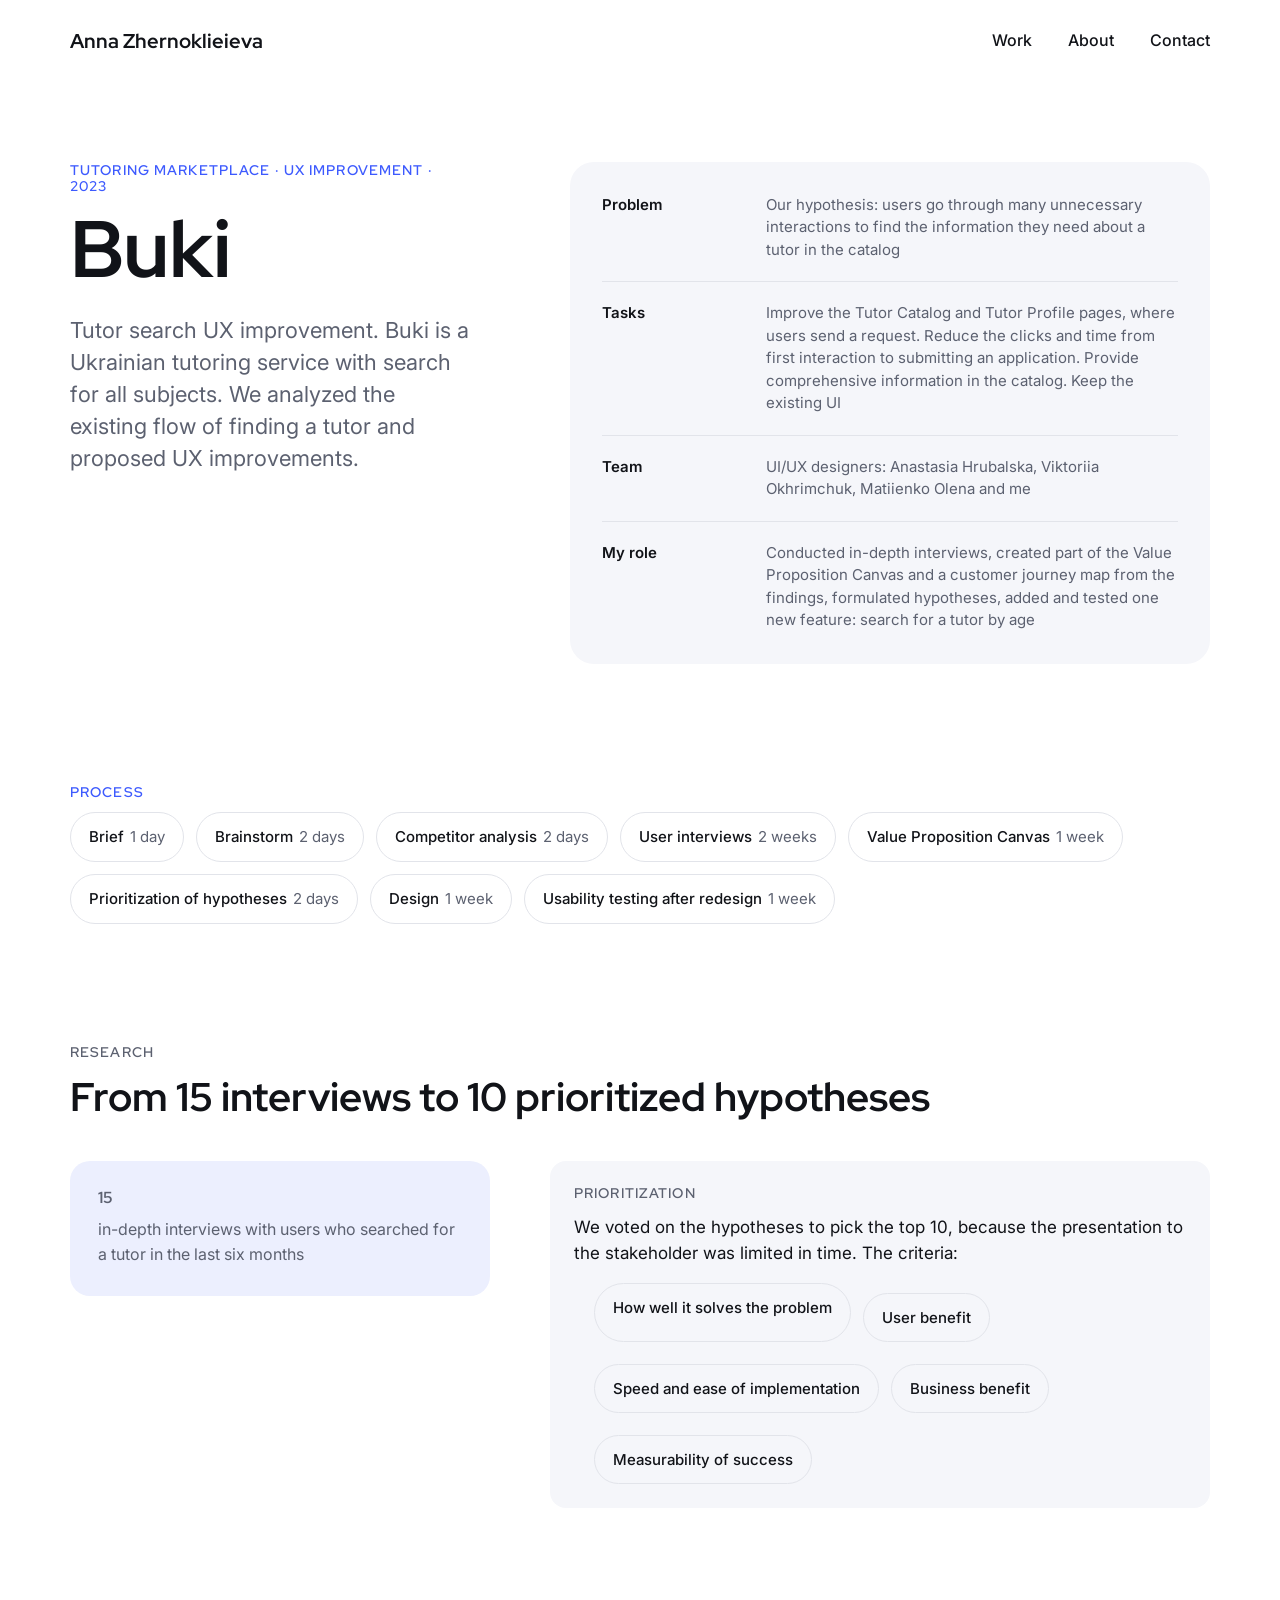
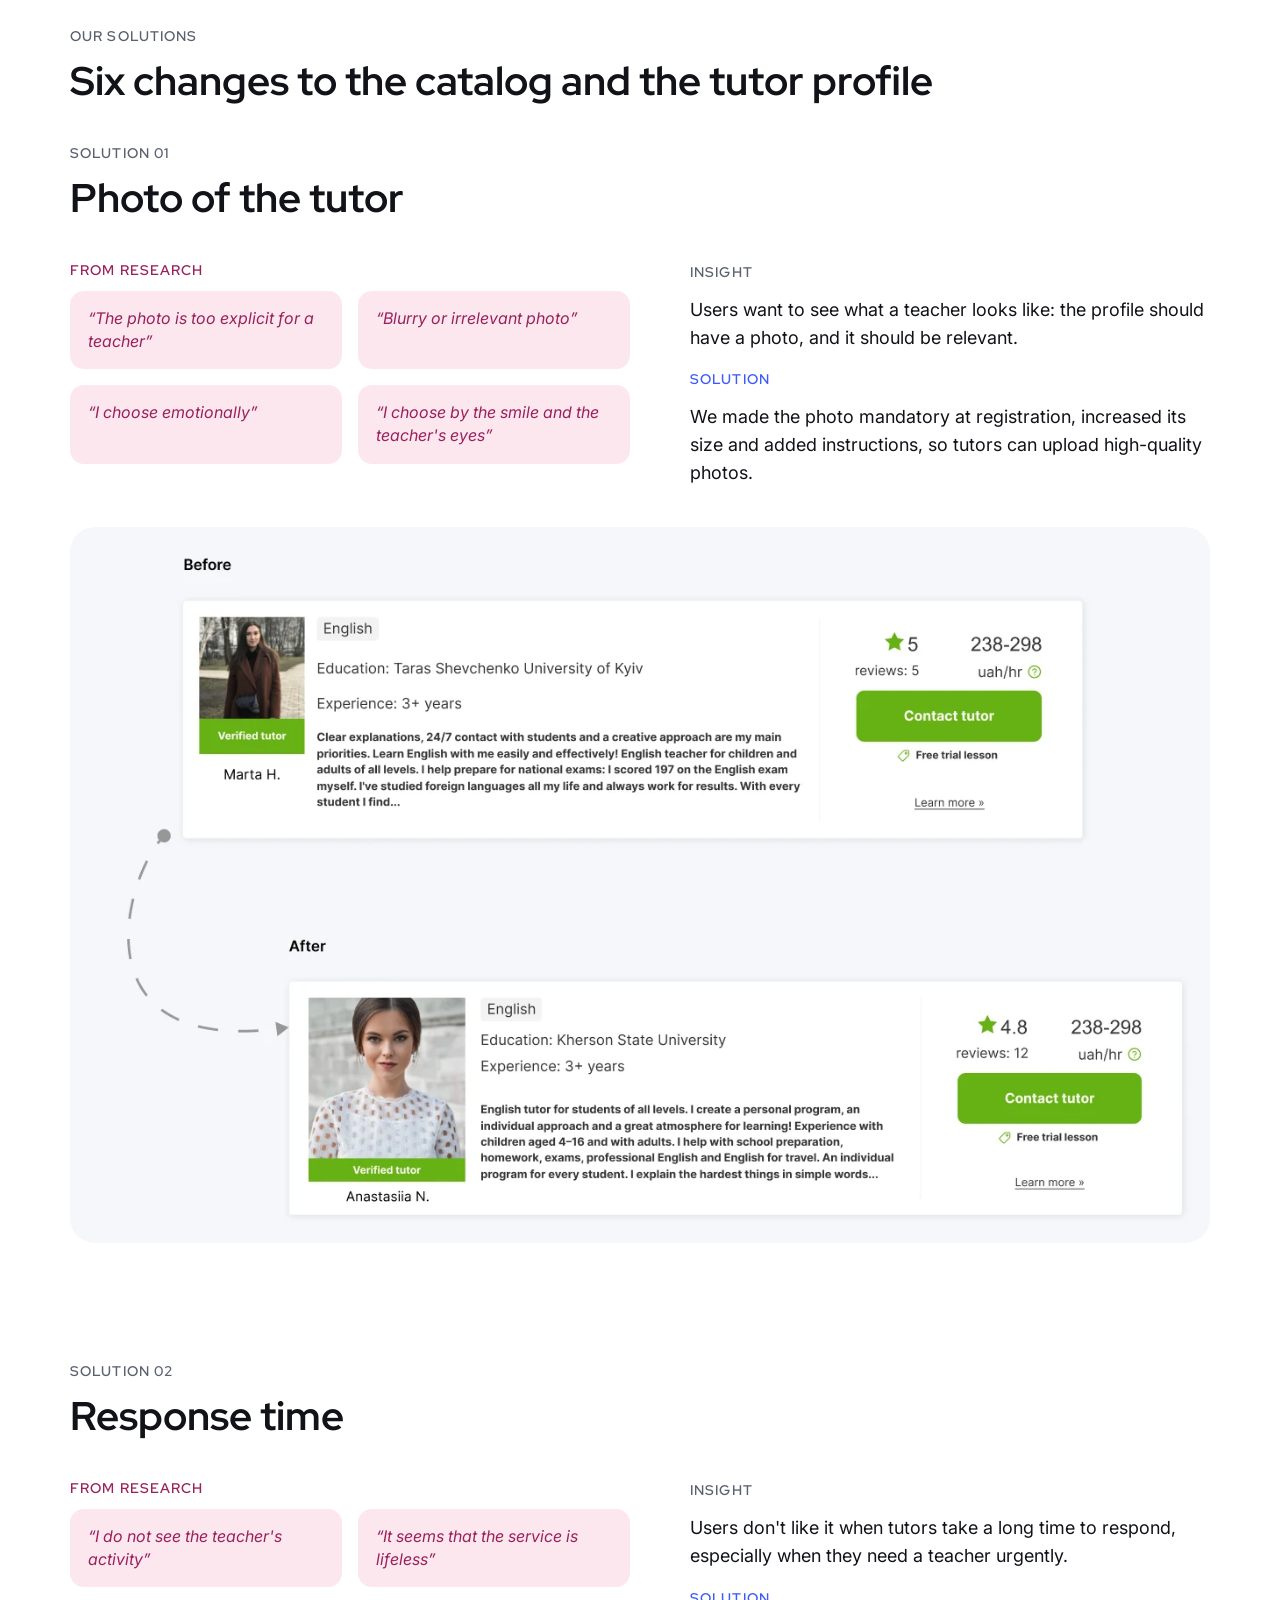
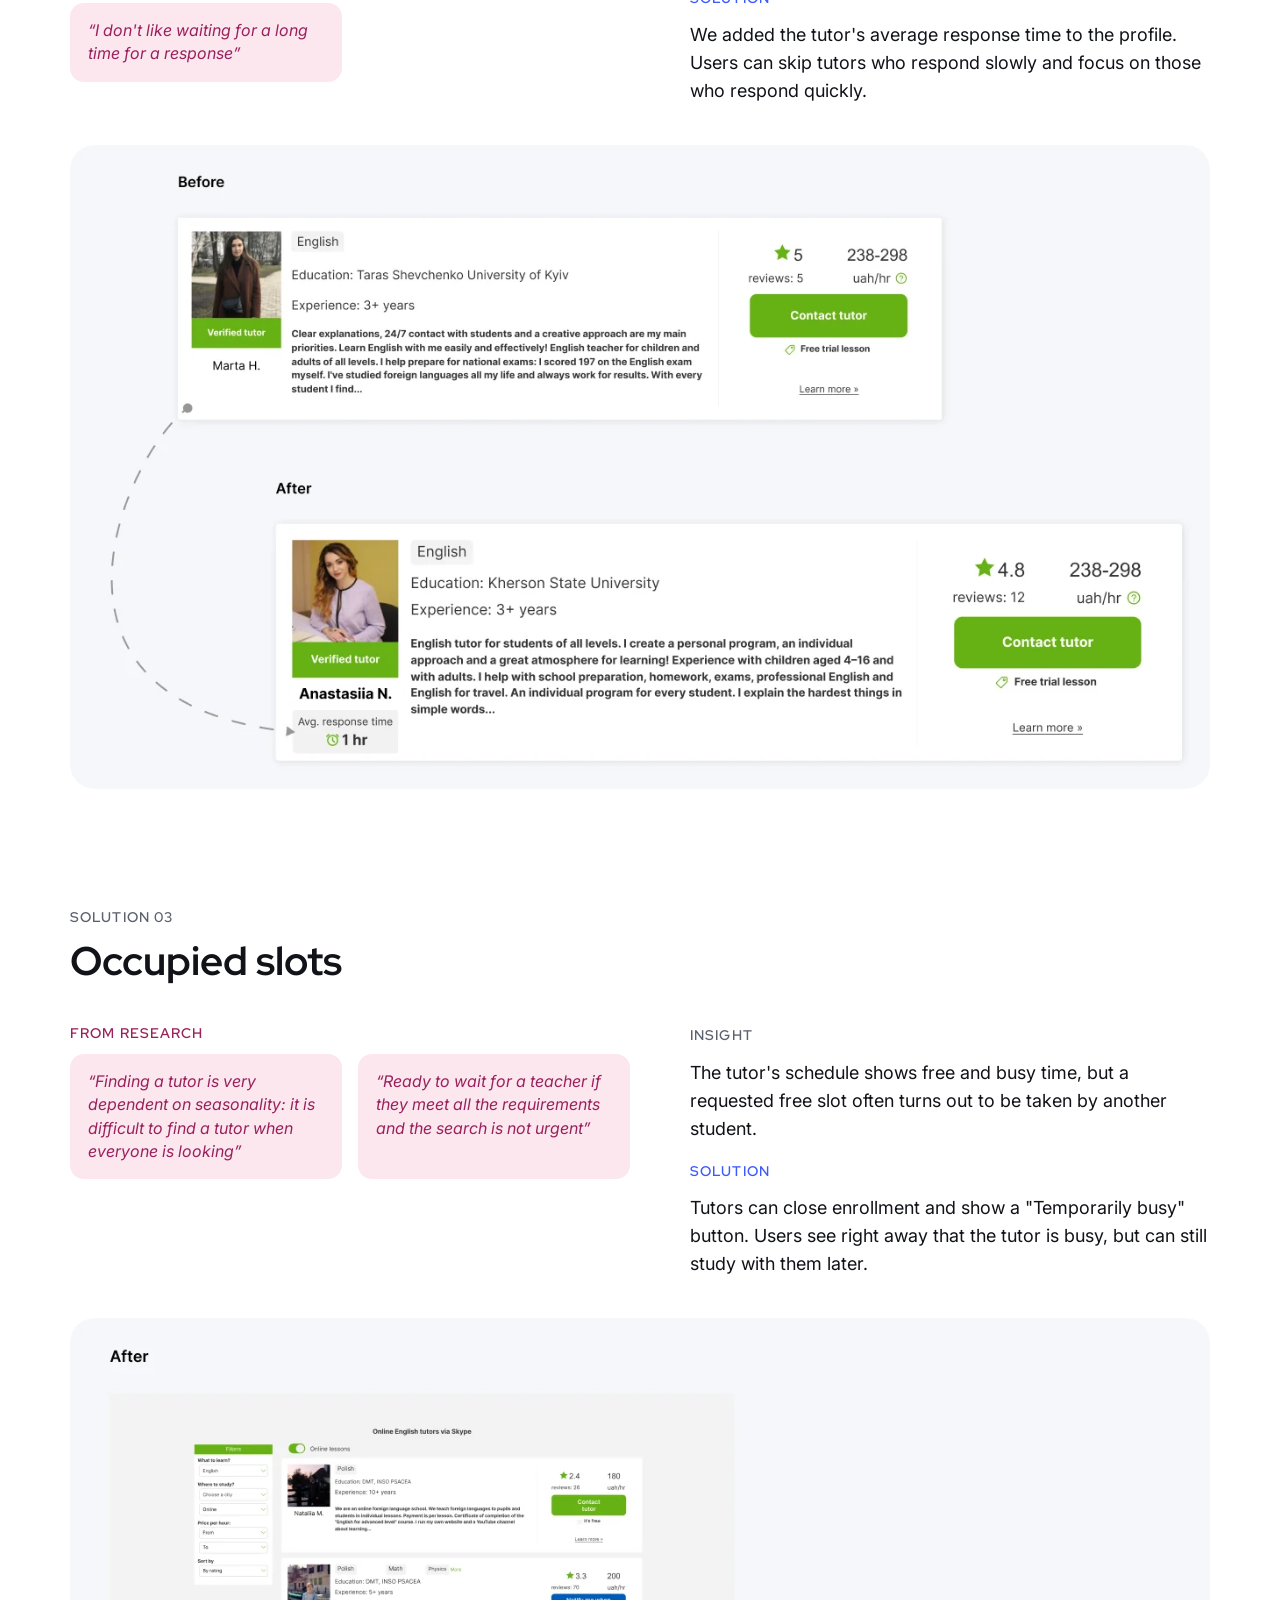
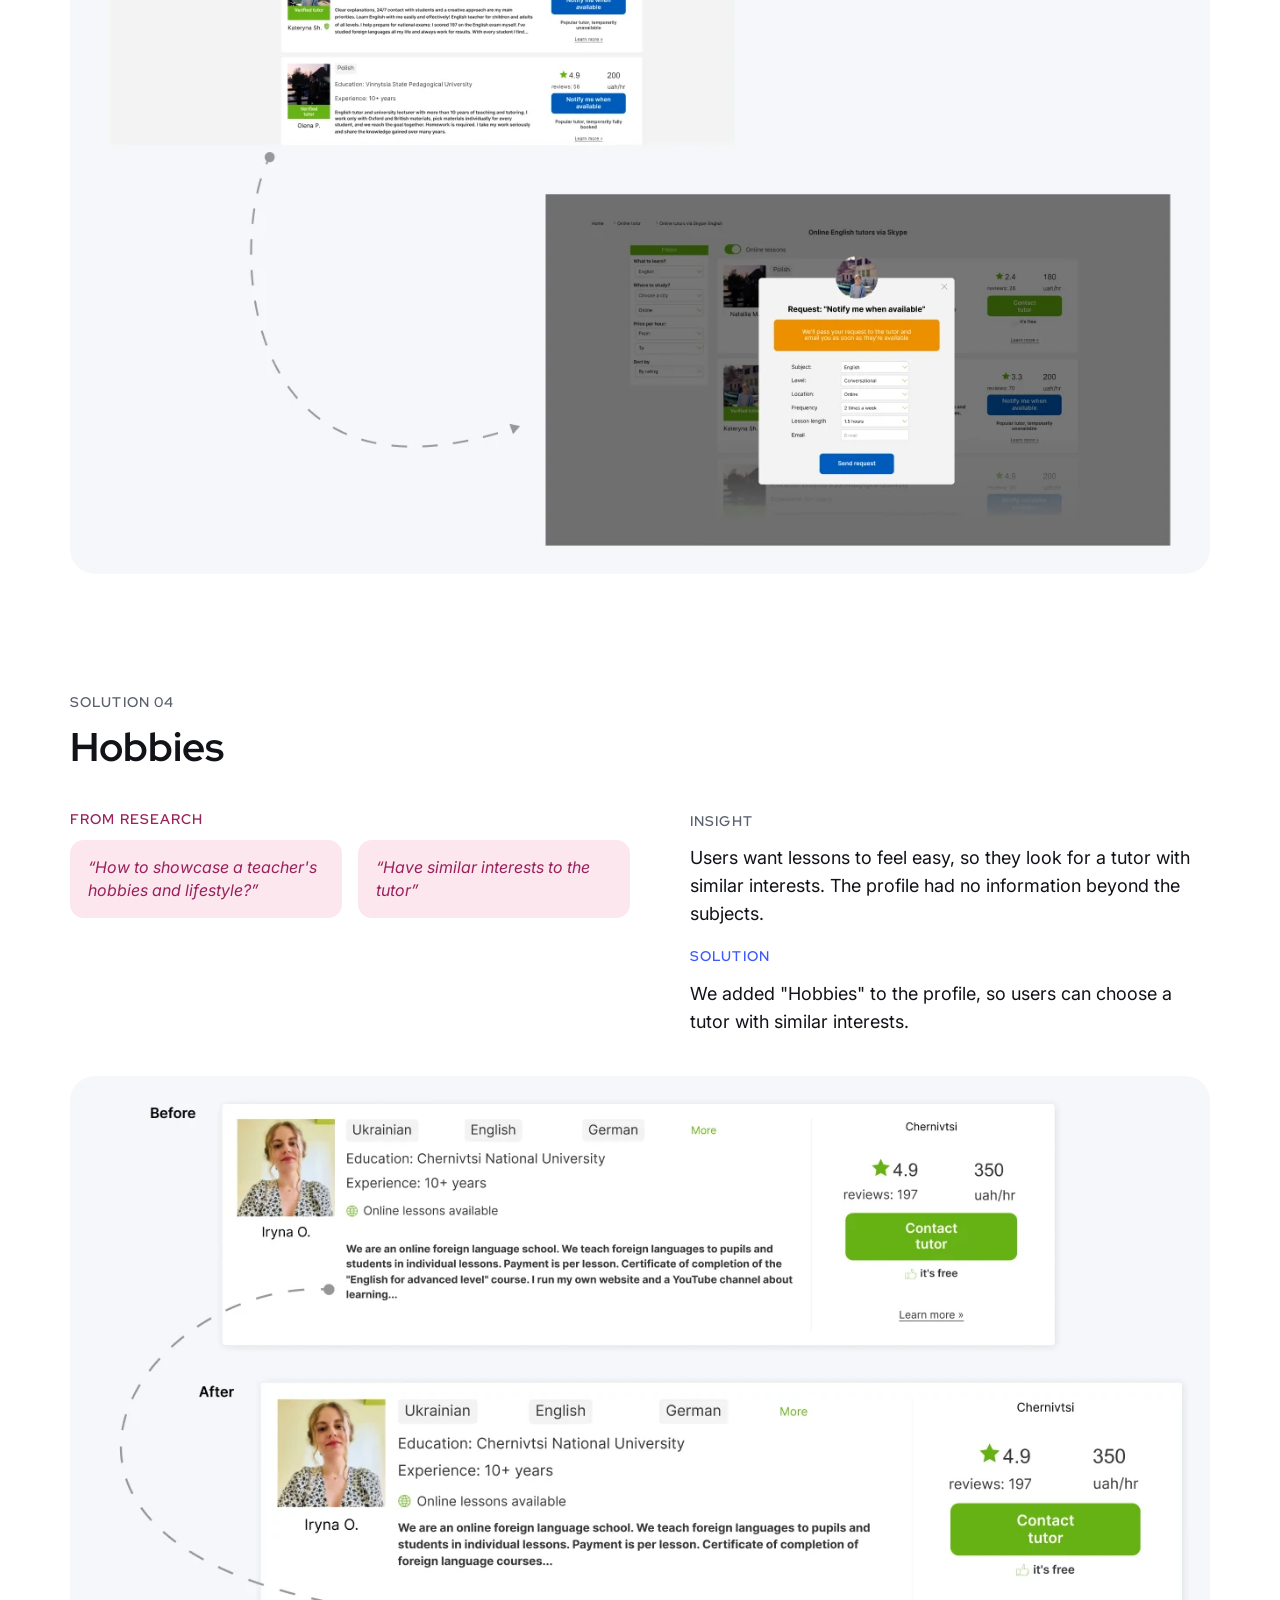
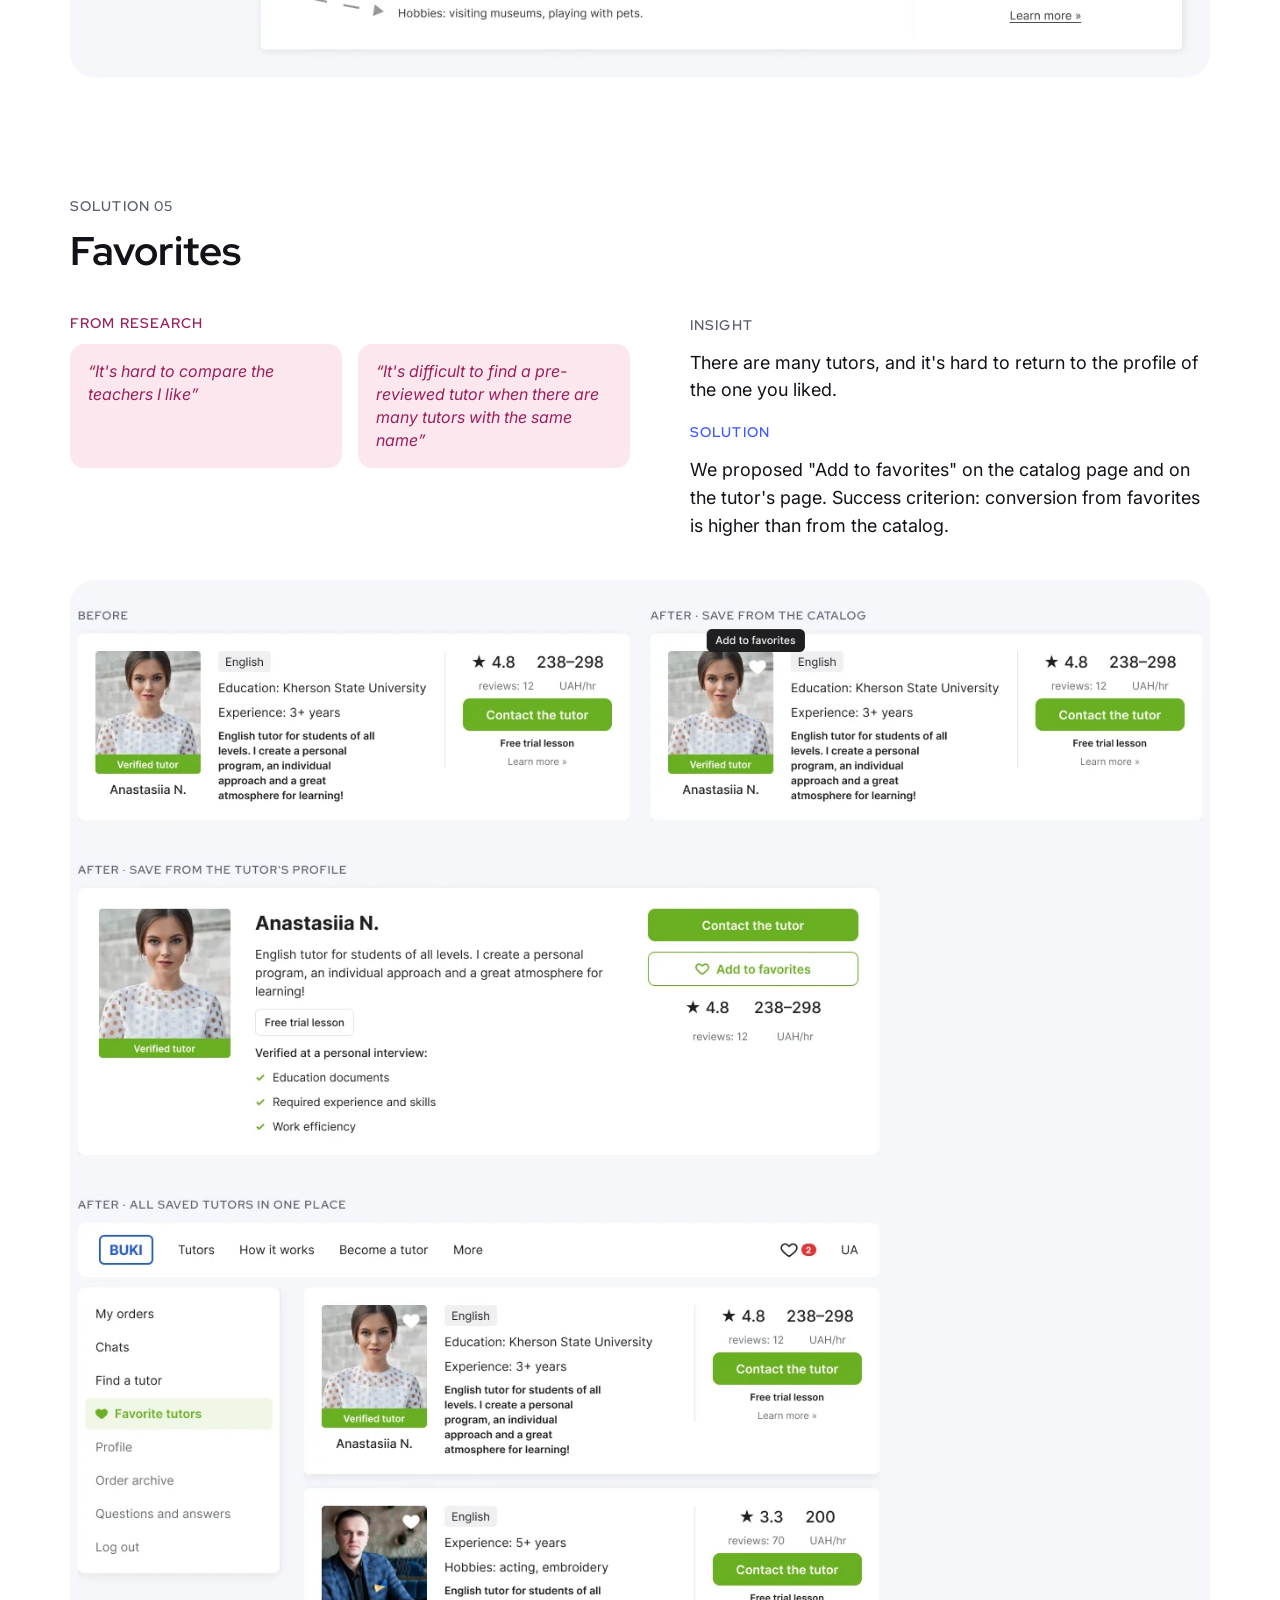
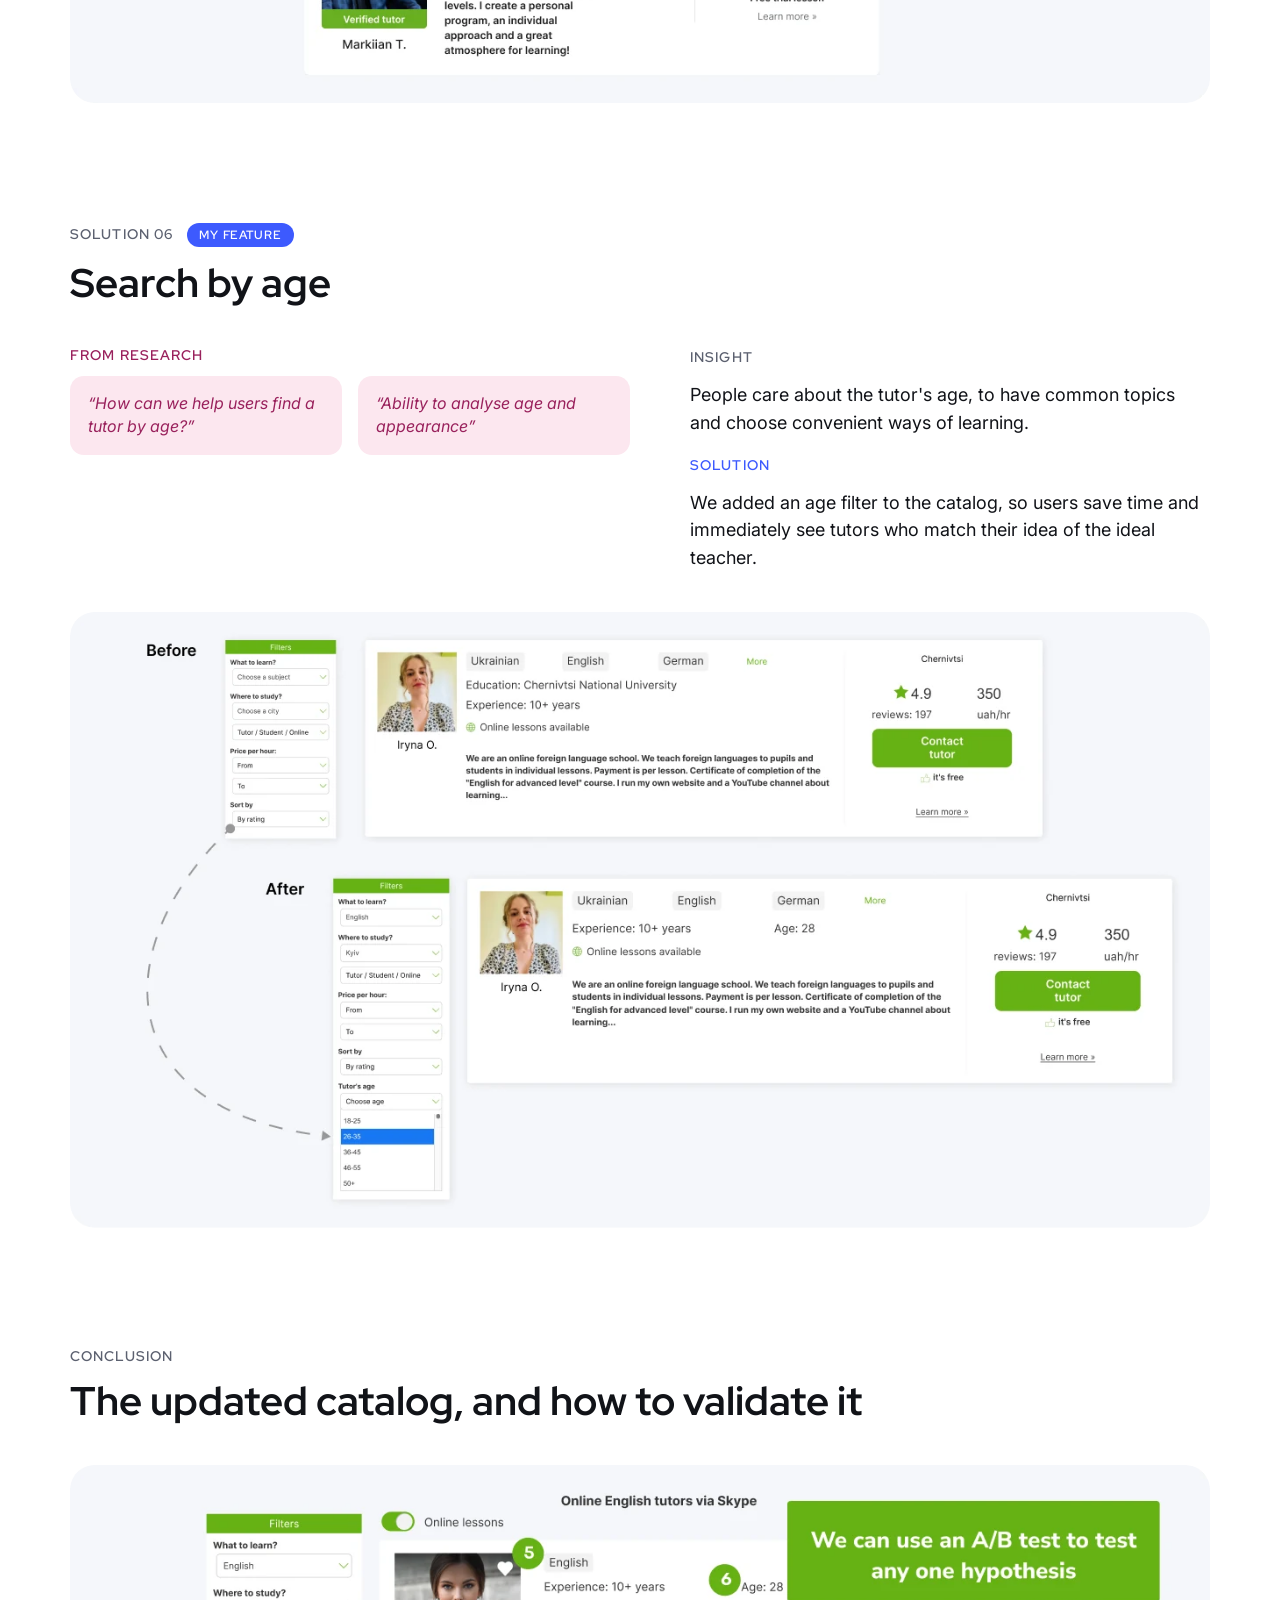
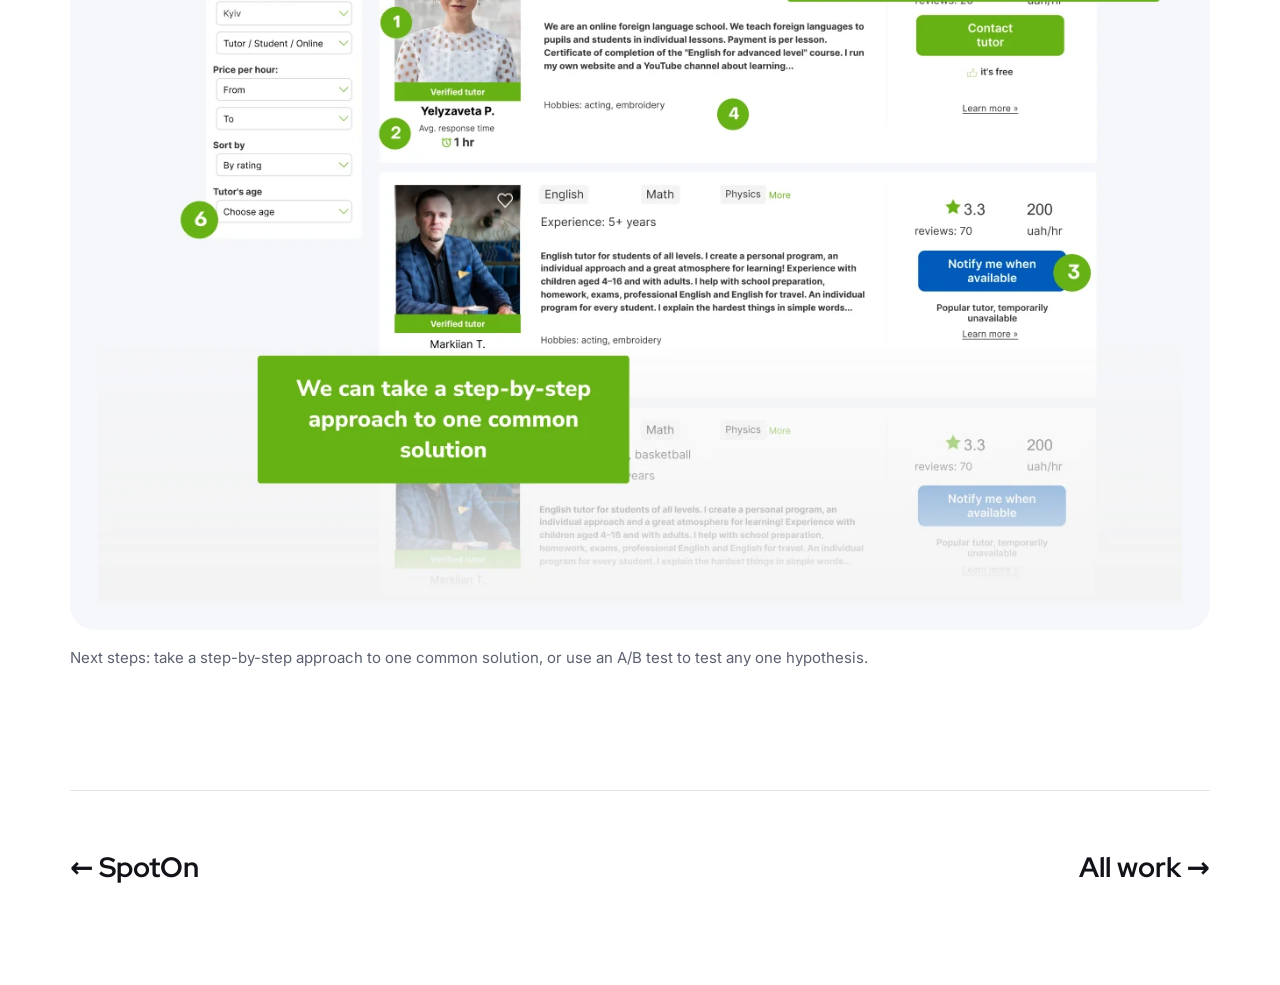
==== buki.html @ 4dc9915a "Portfolio site: home and four case studies Co-Authored-By: Claude Opus 5.5 <noreply@anthropic.com> C" ====
<!doctype html>
<html lang="en">
<head>
<meta charset="utf-8">
<meta name="viewport" content="width=device-width, initial-scale=1">
<title>Buki — Anna Zhernoklieieva</title>
<meta name="description" content="Tutor search UX improvement, 2023.">
<meta property="og:title" content="Buki — case study">
<meta property="og:image" content="https://anna-design-1.github.io/img/og.jpg">
<link rel="icon" href="data:image/svg+xml,%3Csvg xmlns='http://www.w3.org/2000/svg' viewBox='0 0 32 32'%3E%3Crect width='32' height='32' rx='8' fill='%23111318'/%3E%3Ctext x='16' y='22' font-family='Arial' font-weight='700' font-size='18' text-anchor='middle' fill='white'%3EA%3C/text%3E%3C/svg%3E">
<link rel="preconnect" href="https://fonts.googleapis.com">
<link rel="preconnect" href="https://fonts.gstatic.com" crossorigin>
<link href="https://fonts.googleapis.com/css2?family=Inter:wght@400;500;600&family=Red+Hat+Display:wght@600;700&display=swap" rel="stylesheet">
<link rel="stylesheet" href="css/style.css">
</head>
<body>
<header class="container">
  <nav class="nav">
    <a class="logo" href="./">Anna Zhernoklieieva</a>
    <a href="./#work">Work</a>
    <a href="./#about">About</a>
    <a href="./#contact">Contact</a>
  </nav>
</header>

<main class="container">
  <section class="case-hero">
    <div>
      <p class="eyebrow">Tutoring marketplace · UX improvement · 2023</p>
      <h1>Buki</h1>
      <p class="sub">Tutor search UX improvement. Buki is a Ukrainian tutoring service with search for all subjects. We analyzed the existing flow of finding a tutor and proposed UX improvements.</p>
    </div>
    <dl class="summary">
      <div><dt>Problem</dt><dd>Our hypothesis: users go through many unnecessary interactions to find the information they need about a tutor in the catalog</dd></div>
      <div><dt>Tasks</dt><dd>Improve the Tutor Catalog and Tutor Profile pages, where users send a request. Reduce the clicks and time from first interaction to submitting an application. Provide comprehensive information in the catalog. Keep the existing UI</dd></div>
      <div><dt>Team</dt><dd>UI/UX designers: Anastasia Hrubalska, Viktoriia Okhrimchuk, Matiienko Olena and me</dd></div>
      <div><dt>My role</dt><dd>Conducted in-depth interviews, created part of the Value Proposition Canvas and a customer journey map from the findings, formulated hypotheses, added and tested one new feature: search for a tutor by age</dd></div>
    </dl>
  </section>

  <section class="block">
    <p class="eyebrow">Process</p>
    <ul class="chips">
      <li>Brief<span>1 day</span></li><li>Brainstorm<span>2 days</span></li><li>Competitor analysis<span>2 days</span></li><li>User interviews<span>2 weeks</span></li>
      <li>Value Proposition Canvas<span>1 week</span></li><li>Prioritization of hypotheses<span>2 days</span></li><li>Design<span>1 week</span></li><li>Usability testing after redesign<span>1 week</span></li>
    </ul>
  </section>

  <section class="block">
    <div class="block-head"><p class="eyebrow">Research</p><h2>From 15 interviews to 10 prioritized hypotheses</h2></div>
    <div class="side">
      <div class="tile accent"><p class="stat">15</p><p>in-depth interviews with users who searched for a tutor in the last six months</p></div>
      <div class="callout"><p class="eyebrow muted">Prioritization</p><p style="margin-bottom:16px">We voted on the hypotheses to pick the top 10, because the presentation to the stakeholder was limited in time. The criteria:</p>
        <ul class="chips"><li>How well it solves the problem</li><li>User benefit</li><li>Speed and ease of implementation</li><li>Business benefit</li><li>Measurability of success</li></ul></div>
    </div>
  </section>

  <section class="block-head">
    <p class="eyebrow">Our solutions</p>
    <h2 style="font-size:40px">Six changes to the catalog and the tutor profile</h2>
  </section>

  <section class="block">
    <div class="block-head"><p class="eyebrow">Solution 01</p><h2>Photo of the tutor</h2></div>
    <div class="side wide">
      <div><p class="eyebrow pink">From research</p><div class="quotes"><p class="quote">“The photo is too explicit for a teacher”</p><p class="quote">“Blurry or irrelevant photo”</p><p class="quote">“I choose emotionally”</p><p class="quote">“I choose by the smile and the teacher's eyes”</p></div></div>
      <div class="leads"><div><p class="eyebrow muted">Insight</p><p>Users want to see what a teacher looks like: the profile should have a photo, and it should be relevant.</p></div><div><p class="eyebrow">Solution</p><p>We made the photo mandatory at registration, increased its size and added instructions, so tutors can upload high-quality photos.</p></div></div>
    </div>
    <figure><img src="img/bk-photo.webp" alt="Tutor card before and after: larger photo" width="1300" height="817" loading="lazy"></figure>
  </section>

  <section class="block">
    <div class="block-head"><p class="eyebrow">Solution 02</p><h2>Response time</h2></div>
    <div class="side wide">
      <div><p class="eyebrow pink">From research</p><div class="quotes"><p class="quote">“I do not see the teacher's activity”</p><p class="quote">“It seems that the service is lifeless”</p><p class="quote">“I don't like waiting for a long time for a response”</p></div></div>
      <div class="leads"><div><p class="eyebrow muted">Insight</p><p>Users don't like it when tutors take a long time to respond, especially when they need a teacher urgently.</p></div><div><p class="eyebrow">Solution</p><p>We added the tutor's average response time to the profile. Users can skip tutors who respond slowly and focus on those who respond quickly.</p></div></div>
    </div>
    <figure><img src="img/bk-response.webp" alt="Tutor card with average response time" width="1300" height="734" loading="lazy"></figure>
  </section>

  <section class="block">
    <div class="block-head"><p class="eyebrow">Solution 03</p><h2>Occupied slots</h2></div>
    <div class="side wide">
      <div><p class="eyebrow pink">From research</p><div class="quotes"><p class="quote">“Finding a tutor is very dependent on seasonality: it is difficult to find a tutor when everyone is looking”</p><p class="quote">“Ready to wait for a teacher if they meet all the requirements and the search is not urgent”</p></div></div>
      <div class="leads"><div><p class="eyebrow muted">Insight</p><p>The tutor's schedule shows free and busy time, but a requested free slot often turns out to be taken by another student.</p></div><div><p class="eyebrow">Solution</p><p>Tutors can close enrollment and show a "Temporarily busy" button. Users see right away that the tutor is busy, but can still study with them later.</p></div></div>
    </div>
    <figure><img src="img/bk-slots.webp" alt="Catalog with Notify me when available and request form" width="1300" height="976" loading="lazy"></figure>
  </section>

  <section class="block">
    <div class="block-head"><p class="eyebrow">Solution 04</p><h2>Hobbies</h2></div>
    <div class="side wide">
      <div><p class="eyebrow pink">From research</p><div class="quotes"><p class="quote">“How to showcase a teacher's hobbies and lifestyle?”</p><p class="quote">“Have similar interests to the tutor”</p></div></div>
      <div class="leads"><div><p class="eyebrow muted">Insight</p><p>Users want lessons to feel easy, so they look for a tutor with similar interests. The profile had no information beyond the subjects.</p></div><div><p class="eyebrow">Solution</p><p>We added "Hobbies" to the profile, so users can choose a tutor with similar interests.</p></div></div>
    </div>
    <figure><img src="img/bk-hobby.webp" alt="Tutor card with hobbies" width="1300" height="687" loading="lazy"></figure>
  </section>

  <section class="block">
    <div class="block-head"><p class="eyebrow">Solution 05</p><h2>Favorites</h2></div>
    <div class="side wide">
      <div><p class="eyebrow pink">From research</p><div class="quotes"><p class="quote">“It's hard to compare the teachers I like”</p><p class="quote">“It's difficult to find a pre-reviewed tutor when there are many tutors with the same name”</p></div></div>
      <div class="leads"><div><p class="eyebrow muted">Insight</p><p>There are many tutors, and it's hard to return to the profile of the one you liked.</p></div><div><p class="eyebrow">Solution</p><p>We proposed "Add to favorites" on the catalog page and on the tutor's page. Success criterion: conversion from favorites is higher than from the catalog.</p></div></div>
    </div>
    <figure><img src="img/bk-favorites.webp" alt="Add to favorites in the catalog, profile and favorites list" width="1300" height="1281" loading="lazy"></figure>
  </section>

  <section class="block">
    <div class="block-head"><p class="eyebrow">Solution 06 <span class="tag">My feature</span></p><h2>Search by age</h2></div>
    <div class="side wide">
      <div><p class="eyebrow pink">From research</p><div class="quotes"><p class="quote">“How can we help users find a tutor by age?”</p><p class="quote">“Ability to analyse age and appearance”</p></div></div>
      <div class="leads"><div><p class="eyebrow muted">Insight</p><p>People care about the tutor's age, to have common topics and choose convenient ways of learning.</p></div><div><p class="eyebrow">Solution</p><p>We added an age filter to the catalog, so users save time and immediately see tutors who match their idea of the ideal teacher.</p></div></div>
    </div>
    <figure><img src="img/bk-age.webp" alt="Catalog filters with tutor's age" width="1300" height="702" loading="lazy"></figure>
  </section>

  <section class="block">
    <div class="block-head"><p class="eyebrow">Conclusion</p><h2>The updated catalog, and how to validate it</h2></div>
    <figure><img src="img/bk-final.webp" alt="Updated catalog with all changes marked" width="1300" height="873" loading="lazy"><figcaption>Next steps: take a step-by-step approach to one common solution, or use an A/B test to test any one hypothesis.</figcaption></figure>
  </section>

  <nav class="next-case"><a href="spoton.html">← SpotOn</a><a href="./">All work →</a></nav>
</main>
</body>
</html>
---- css/style.css ----
:root {
  --ink: #111318;
  --muted: #5c6170;
  --line: #e2e4ea;
  --soft: #f5f6fa;
  --accent: #3d5afe;
  --accent-soft: #eceffe;
  --panel: #e6ecfc;
  --night: #17191f;
  --red: #db3329;
  --red-soft: #fff1f0;
  --pink: #fce7ef;
  --pink-ink: #99215c;
  --on-dark: #c7ccdb;
  --on-dark-accent: #9eadff;
  --radius: 24px;
  --gutter: 70px;
  --max: 1300px;
  --display: "Red Hat Display", system-ui, sans-serif;
  --body: "Inter", system-ui, sans-serif;
}

* { box-sizing: border-box; }
html { scroll-behavior: smooth; }
body {
  margin: 0;
  background: #fff;
  color: var(--ink);
  font: 400 18px/1.6 var(--body);
  -webkit-font-smoothing: antialiased;
}
img { display: block; max-width: 100%; height: auto; }
a { color: inherit; }
h1, h2, h3, h4 { font-family: var(--display); font-weight: 700; margin: 0; line-height: 1.15; }
p { margin: 0; }

.container { width: 100%; max-width: calc(var(--max) + 2 * var(--gutter)); margin: 0 auto; padding: 0 var(--gutter); }

.eyebrow {
  font: 600 14px/1.2 var(--display);
  letter-spacing: .08em;
  text-transform: uppercase;
  color: var(--accent);
  margin-bottom: 12px;
}
.eyebrow.muted { color: var(--muted); }
.eyebrow.red { color: var(--red); }
.eyebrow.pink { color: var(--pink-ink); }
.muted { color: var(--muted); }

/* Nav */
.nav { display: flex; align-items: center; gap: 36px; padding: 28px 0; }
.nav .logo { font: 700 20px/1.2 var(--display); text-decoration: none; margin-right: auto; }
.nav a { text-decoration: none; font-weight: 500; font-size: 16px; }
.nav a:hover { color: var(--accent); }

/* Buttons */
.btn {
  display: inline-block; padding: 16px 28px; border-radius: 999px;
  font: 600 16px/1.2 var(--body); text-decoration: none;
  border: 1px solid var(--line); background: #fff; color: var(--ink);
}
.btn.primary { background: var(--ink); color: #fff; border-color: var(--ink); }
.btn:hover { border-color: var(--accent); }
.btn.primary:hover { background: var(--accent); border-color: var(--accent); }
.ctas { display: flex; flex-wrap: wrap; gap: 16px; margin-top: 12px; }

/* Home */
.hero { padding-block: 140px; display: grid; gap: 28px; }
.hero h1 { font-size: clamp(44px, 6vw, 72px); line-height: 1.1; max-width: 1100px; }
.hero .lead { font-size: 22px; line-height: 1.55; color: var(--muted); max-width: 820px; }

.section { padding-block: 120px; }
.section.tight-top { padding-top: 40px; }
.section h2 { font-size: clamp(32px, 4vw, 48px); }
.section-head { margin-bottom: 48px; }

.cards { display: grid; grid-template-columns: 1fr 1fr; gap: 20px; }
.card { display: grid; gap: 20px; align-content: start; text-decoration: none; }
.card .thumb { border-radius: var(--radius); overflow: hidden; aspect-ratio: 640 / 440; background: var(--soft); }
.card.small .thumb { aspect-ratio: 640 / 320; }
.card .thumb img { width: 100%; height: 100%; object-fit: cover; object-position: top left; transition: transform .4s ease; }
.card:hover .thumb img { transform: scale(1.03); }
.card .thumb.night { background: var(--night); }
.card .thumb.panel { background: var(--panel); }
.card h3 { font-size: 36px; }
.card.small h3 { font-size: 28px; }
.card p { color: var(--muted); }
.card .more { color: var(--accent); font-weight: 600; font-size: 16px; }
.card .eyebrow { margin-bottom: 0; color: var(--muted); }

.about { background: var(--soft); }
.about-grid { display: grid; grid-template-columns: 400px 1fr; gap: 100px; }
.about-grid .intro { font-size: 20px; color: var(--muted); }
.principles { display: grid; grid-template-columns: repeat(3, 1fr); gap: 20px; margin-top: 32px; }
.principle { background: #fff; border-radius: 20px; padding: 24px; }
.principle h3 { font-size: 20px; margin-bottom: 8px; }
.principle p { font-size: 15px; color: var(--muted); }
.timeline { margin-top: 48px; display: grid; gap: 0; }
.timeline .row { display: grid; grid-template-columns: 220px 1fr; gap: 24px; padding: 20px 0; border-top: 1px solid var(--line); }
.timeline .when { color: var(--muted); font-size: 16px; }
.timeline .what { font-weight: 600; }
.timeline .what span { font-weight: 400; color: var(--muted); }

.contact { background: var(--night); color: #fff; }
.contact h2 { font-size: clamp(36px, 5vw, 56px); max-width: 1000px; margin-bottom: 28px; }
.contact .eyebrow { color: var(--on-dark-accent); }
.contact .links { display: flex; flex-wrap: wrap; gap: 40px; font: 600 20px/1.2 var(--body); }
.contact .links a { text-decoration: none; }
.contact .links a:hover { color: var(--on-dark-accent); }
.contact .copy { margin-top: 48px; color: #9a9eab; font-size: 14px; }

/* Case pages */
.case-hero { display: grid; grid-template-columns: 1fr 640px; gap: 100px; padding: 80px 0 120px; }
.case-hero h1 { font-size: clamp(56px, 7vw, 80px); line-height: 1.05; margin-bottom: 24px; }
.case-hero .sub { font-size: 22px; line-height: 1.45; color: var(--muted); }
.summary { background: var(--soft); border-radius: var(--radius); padding: 12px 32px; margin: 0; }
.summary div { display: grid; grid-template-columns: 140px 1fr; gap: 24px; padding: 20px 0; border-bottom: 1px solid var(--line); font-size: 15px; line-height: 1.5; }
.summary div:last-child { border-bottom: 0; }
.summary dt { font-weight: 600; }
.summary dd { margin: 0; color: var(--muted); }

.block { margin-bottom: 120px; }
.block > h2, .block-head h2 { font-size: 40px; line-height: 1.2; }
.block-head { margin-bottom: 40px; }
.block-head p { margin-top: 16px; color: var(--muted); }
.two { display: grid; grid-template-columns: 1fr 1fr; gap: 100px; }
.side { display: grid; grid-template-columns: 420px 1fr; gap: 60px; margin-bottom: 40px; align-items: start; }
.side.wide { grid-template-columns: 560px 1fr; }
.stack { display: grid; gap: 20px; }

.callout { border-radius: 16px; padding: 24px; background: var(--soft); font-size: 17px; line-height: 1.55; }
.callout.red { background: var(--red-soft); }
.callout.accent { background: var(--accent-soft); }
.callout ul { margin: 0; padding-left: 20px; }
.callout li + li { margin-top: 10px; }
.callout.red li::marker { color: var(--red); }

.leads { display: grid; gap: 18px; }
.leads p { line-height: 1.55; }
.leads b { font-weight: 600; }

ol.goals { list-style: none; padding: 0; margin: 0; counter-reset: g; display: grid; gap: 16px; }
ol.goals li { counter-increment: g; display: grid; grid-template-columns: 32px 1fr; }
ol.goals li::before { content: counter(g, decimal-leading-zero); font: 700 18px/1.5 var(--display); color: var(--accent); }

figure { margin: 0 0 40px; }
figure img { width: 100%; border-radius: var(--radius); }
figcaption { margin-top: 16px; font-size: 15px; color: var(--muted); }

.tiles { display: grid; grid-template-columns: repeat(3, 1fr); gap: 20px; }
.tiles.two-col { grid-template-columns: 1fr 1fr; }
.tile { background: var(--soft); border-radius: 20px; padding: 28px; }
.tile.accent { background: var(--accent-soft); }
.tile h3 { font-size: 22px; line-height: 1.3; margin-bottom: 10px; }
.tile p { font-size: 16px; color: var(--muted); }
.stat { font: 700 56px/1.1 var(--display); color: var(--accent); margin-bottom: 10px; }

.dark { background: var(--ink); color: #fff; border-radius: 32px; padding: 56px; }
.dark .eyebrow { color: var(--on-dark-accent); }
.dark h3 { font-size: 36px; line-height: 1.25; margin-bottom: 16px; }
.dark p { color: var(--on-dark); font-size: 20px; }
.dark .cols { display: grid; grid-template-columns: repeat(3, 1fr); gap: 24px; }
.dark .cols h4 { font-size: 24px; margin: 10px 0; }
.dark .cols p { font-size: 17px; }
.dark .num { font: 700 18px/1 var(--display); color: var(--on-dark-accent); }

.role-cards { display: grid; grid-template-columns: repeat(3, 1fr); gap: 20px; margin: 32px 0; }
.role-cards div { background: var(--accent-soft); border-radius: 20px; padding: 28px; }
.role-cards h3 { font-size: 22px; margin-bottom: 8px; }
.role-cards p { font-size: 16px; color: var(--muted); }

.chips { display: flex; flex-wrap: wrap; gap: 12px; list-style: none; padding: 0; margin: 0; }
.chips li { border: 1px solid var(--line); border-radius: 999px; padding: 12px 18px; font-size: 15px; font-weight: 500; }
.chips li span { color: var(--muted); font-weight: 400; margin-left: 6px; }

.quotes { display: grid; grid-template-columns: 1fr 1fr; gap: 16px; }
.quote { background: var(--pink); color: var(--pink-ink); border-radius: 14px; padding: 16px 18px; font-style: italic; font-size: 16px; line-height: 1.45; }
.tag { display: inline-block; background: var(--accent); color: #fff; border-radius: 999px; padding: 5px 12px; font: 600 12px/1.2 var(--display); letter-spacing: .06em; text-transform: uppercase; margin-left: 10px; vertical-align: middle; }

.next-case { border-top: 1px solid var(--line); padding: 60px 0 100px; display: flex; justify-content: space-between; gap: 24px; flex-wrap: wrap; }
.next-case a { text-decoration: none; font: 700 28px/1.2 var(--display); }
.next-case a:hover { color: var(--accent); }

/* Responsive */
@media (max-width: 1100px) {
  :root { --gutter: 40px; }
  .case-hero, .about-grid, .two, .side, .side.wide { grid-template-columns: 1fr; gap: 40px; }
  .principles, .tiles, .role-cards, .dark .cols { grid-template-columns: 1fr 1fr; }
}
@media (max-width: 720px) {
  :root { --gutter: 16px; --radius: 16px; }
  body { font-size: 17px; }
  .nav { gap: 16px; flex-wrap: wrap; }
  .nav .logo { width: 100%; }
  .hero { padding-block: 64px; }
  .section { padding-block: 72px; }
  .section.tight-top { padding-top: 24px; }
  .cards, .principles, .tiles, .tiles.two-col, .role-cards, .dark .cols, .quotes { grid-template-columns: 1fr; }
  .timeline .row, .summary div { grid-template-columns: 1fr; gap: 4px; }
  .case-hero { padding: 40px 0 72px; }
  .block { margin-bottom: 72px; }
  .block > h2, .block-head h2 { font-size: 30px; }
  .dark { padding: 32px 24px; border-radius: 20px; }
  .dark h3 { font-size: 26px; }
  .stat { font-size: 44px; }
  .summary { padding: 8px 20px; }
}
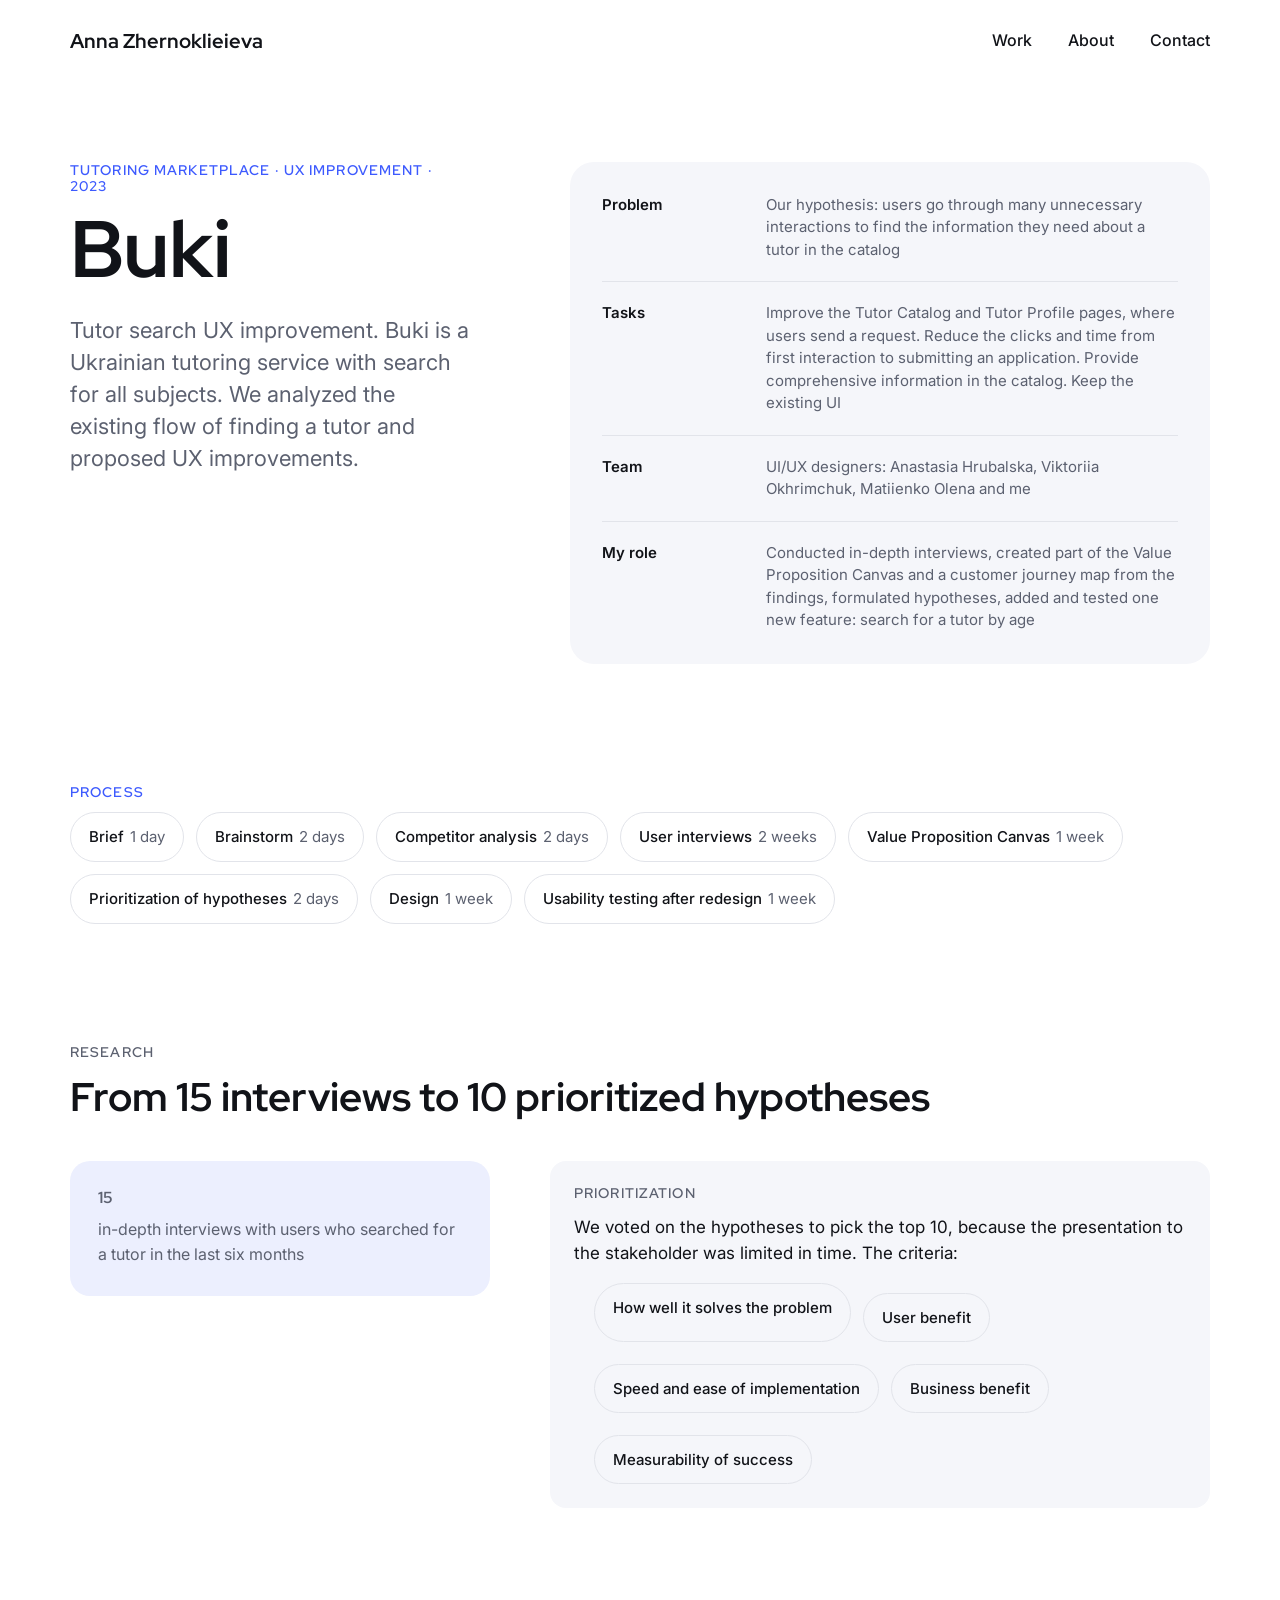
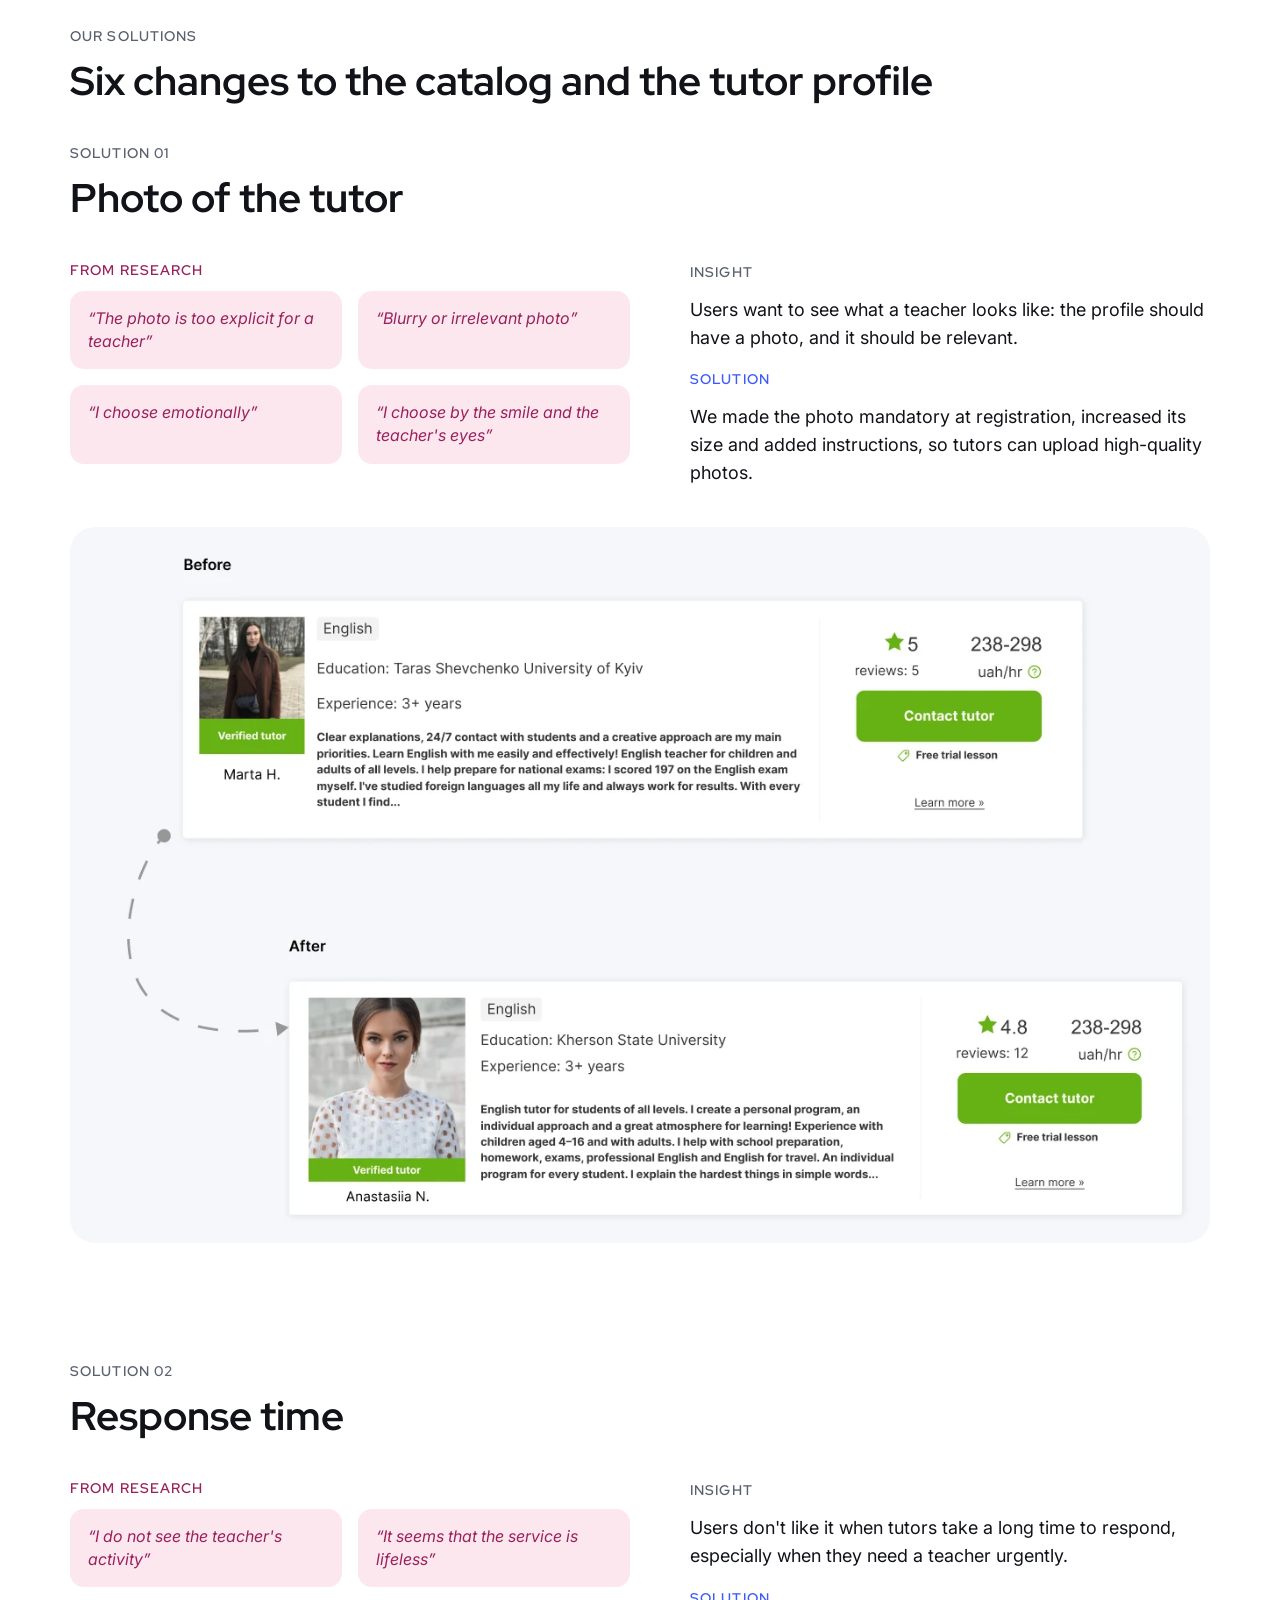
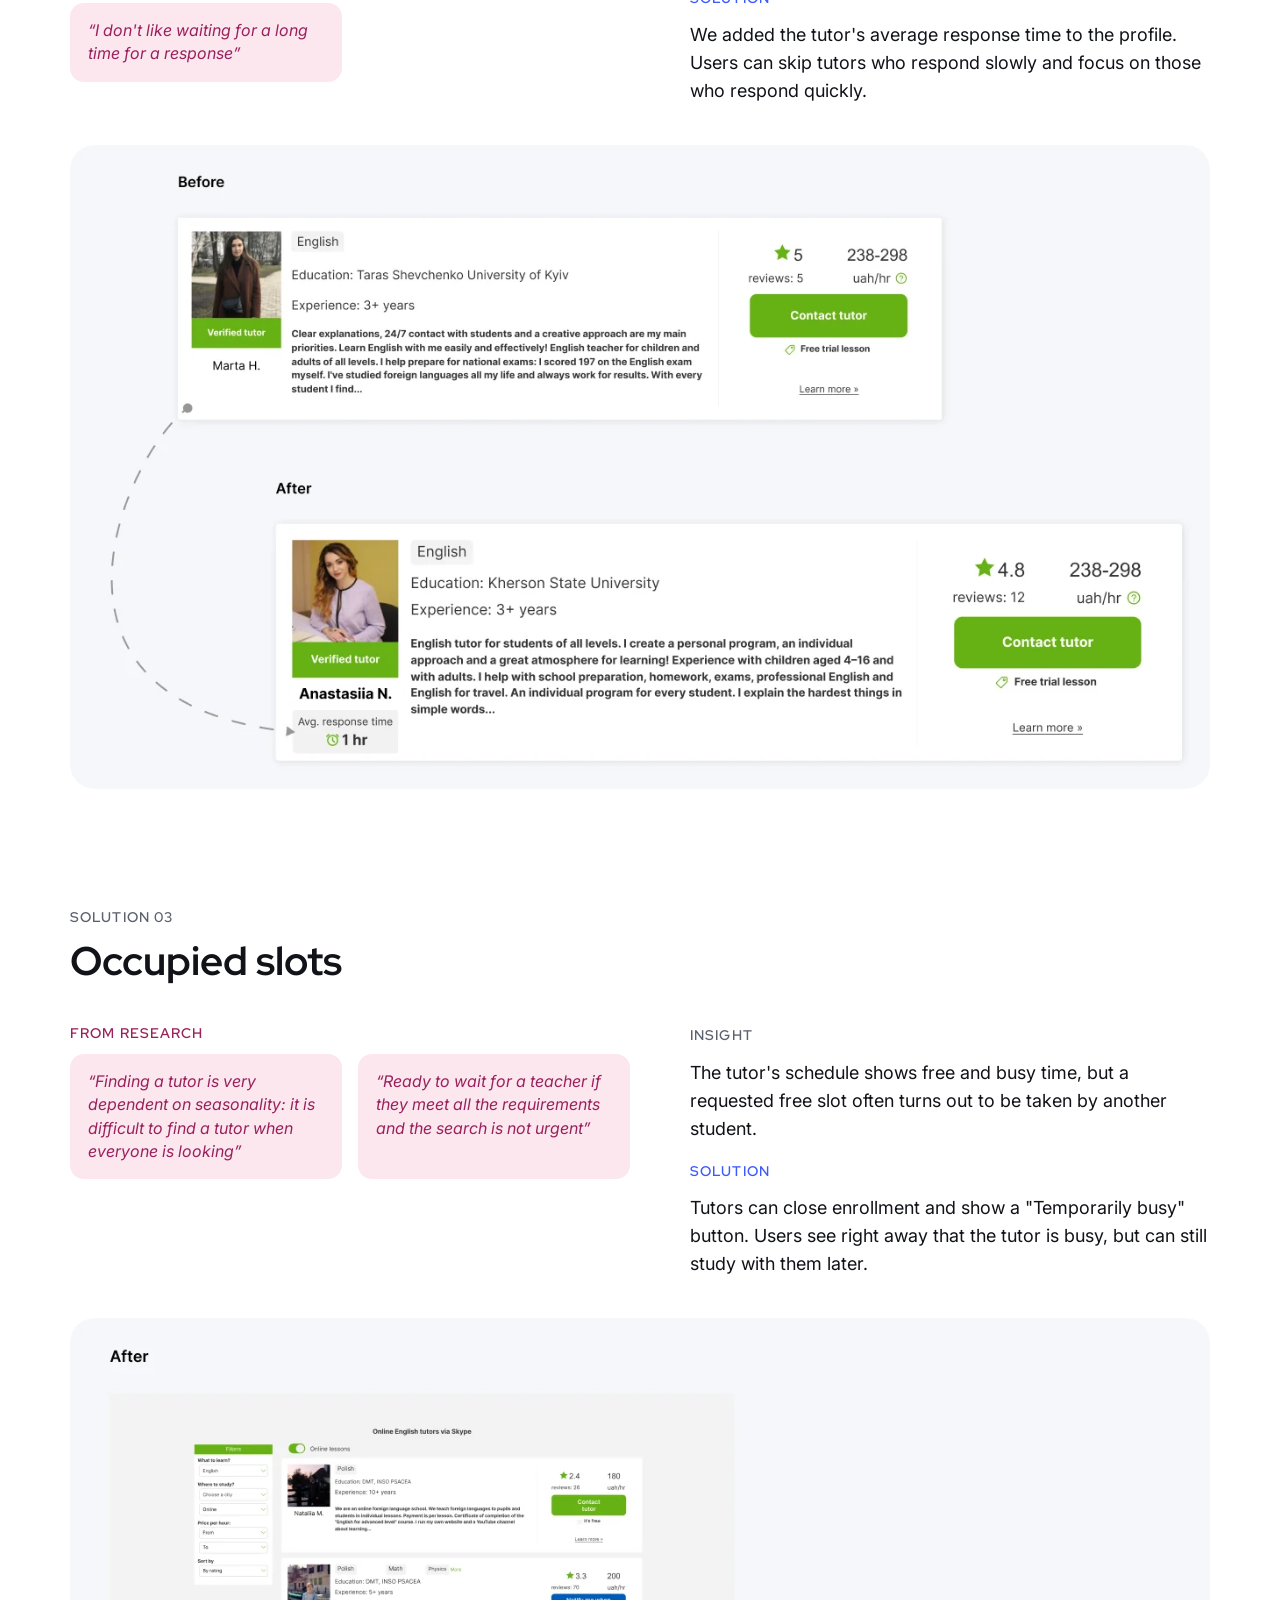
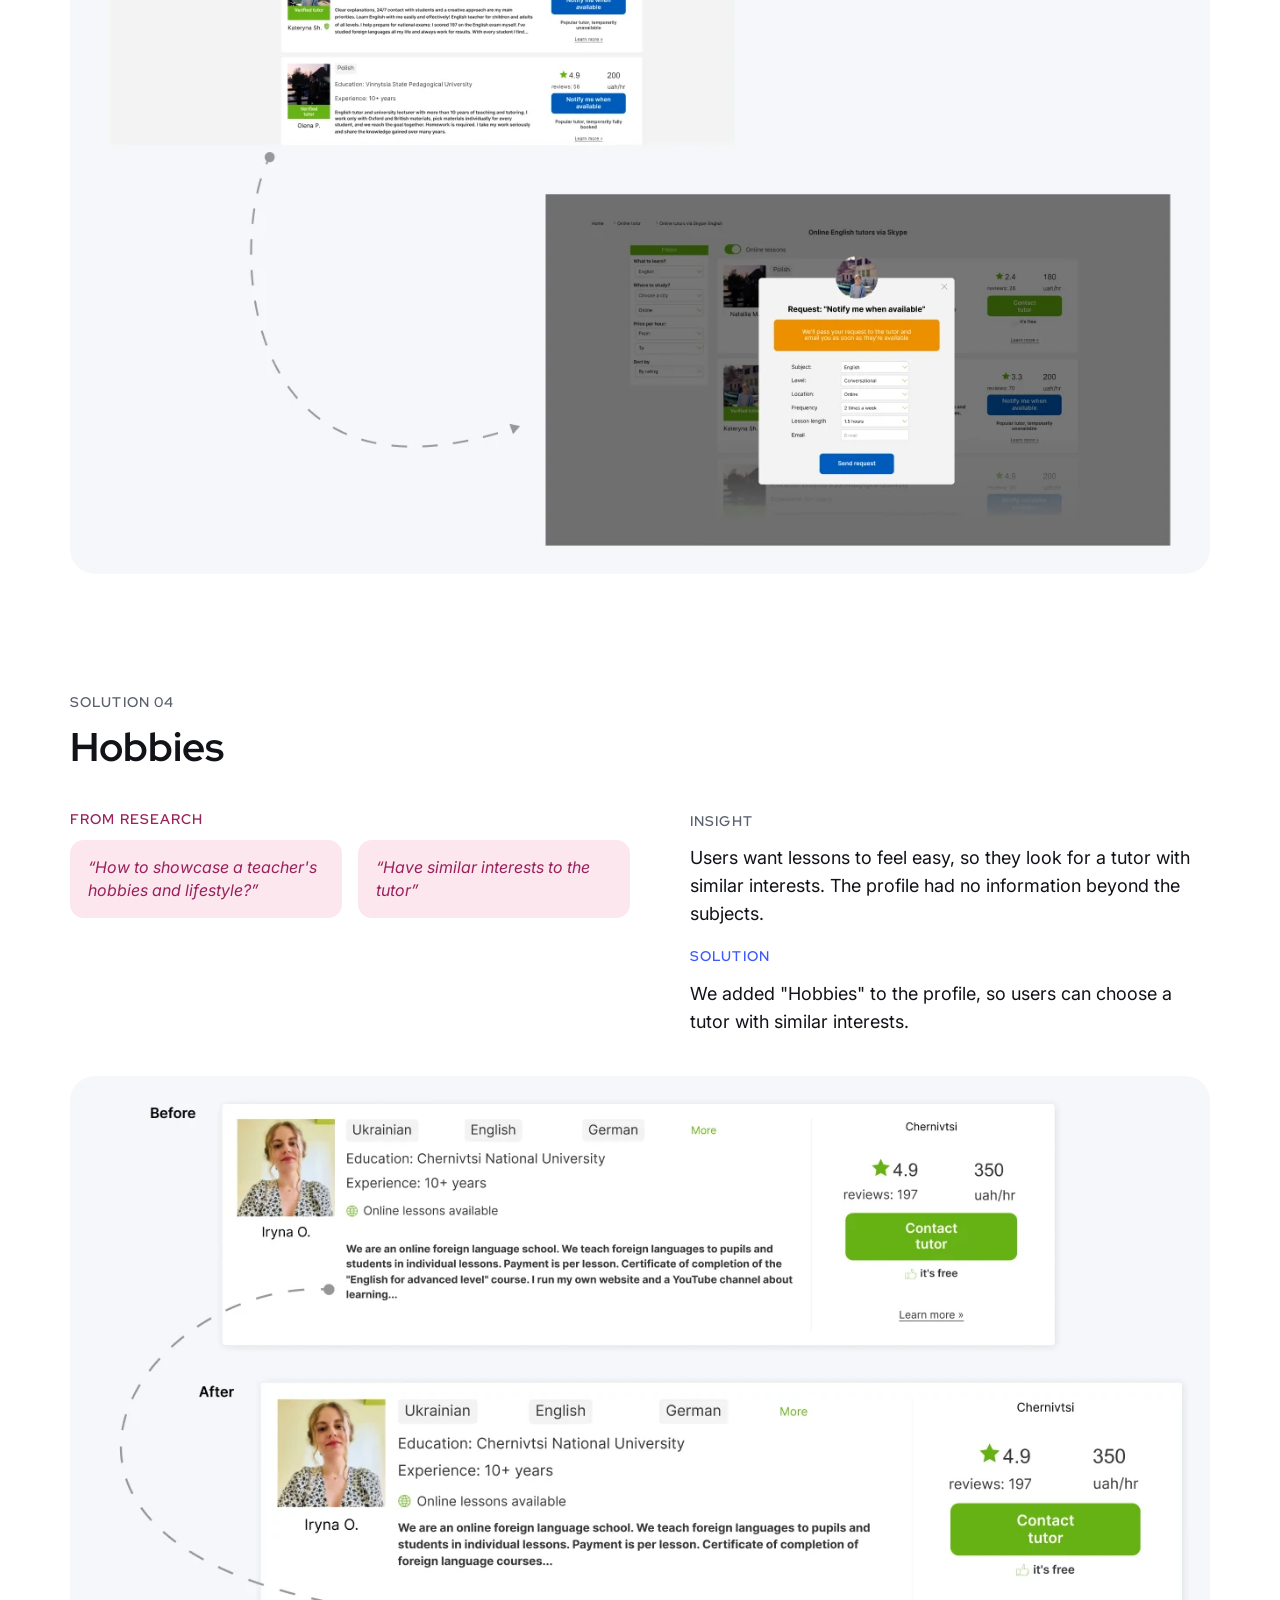
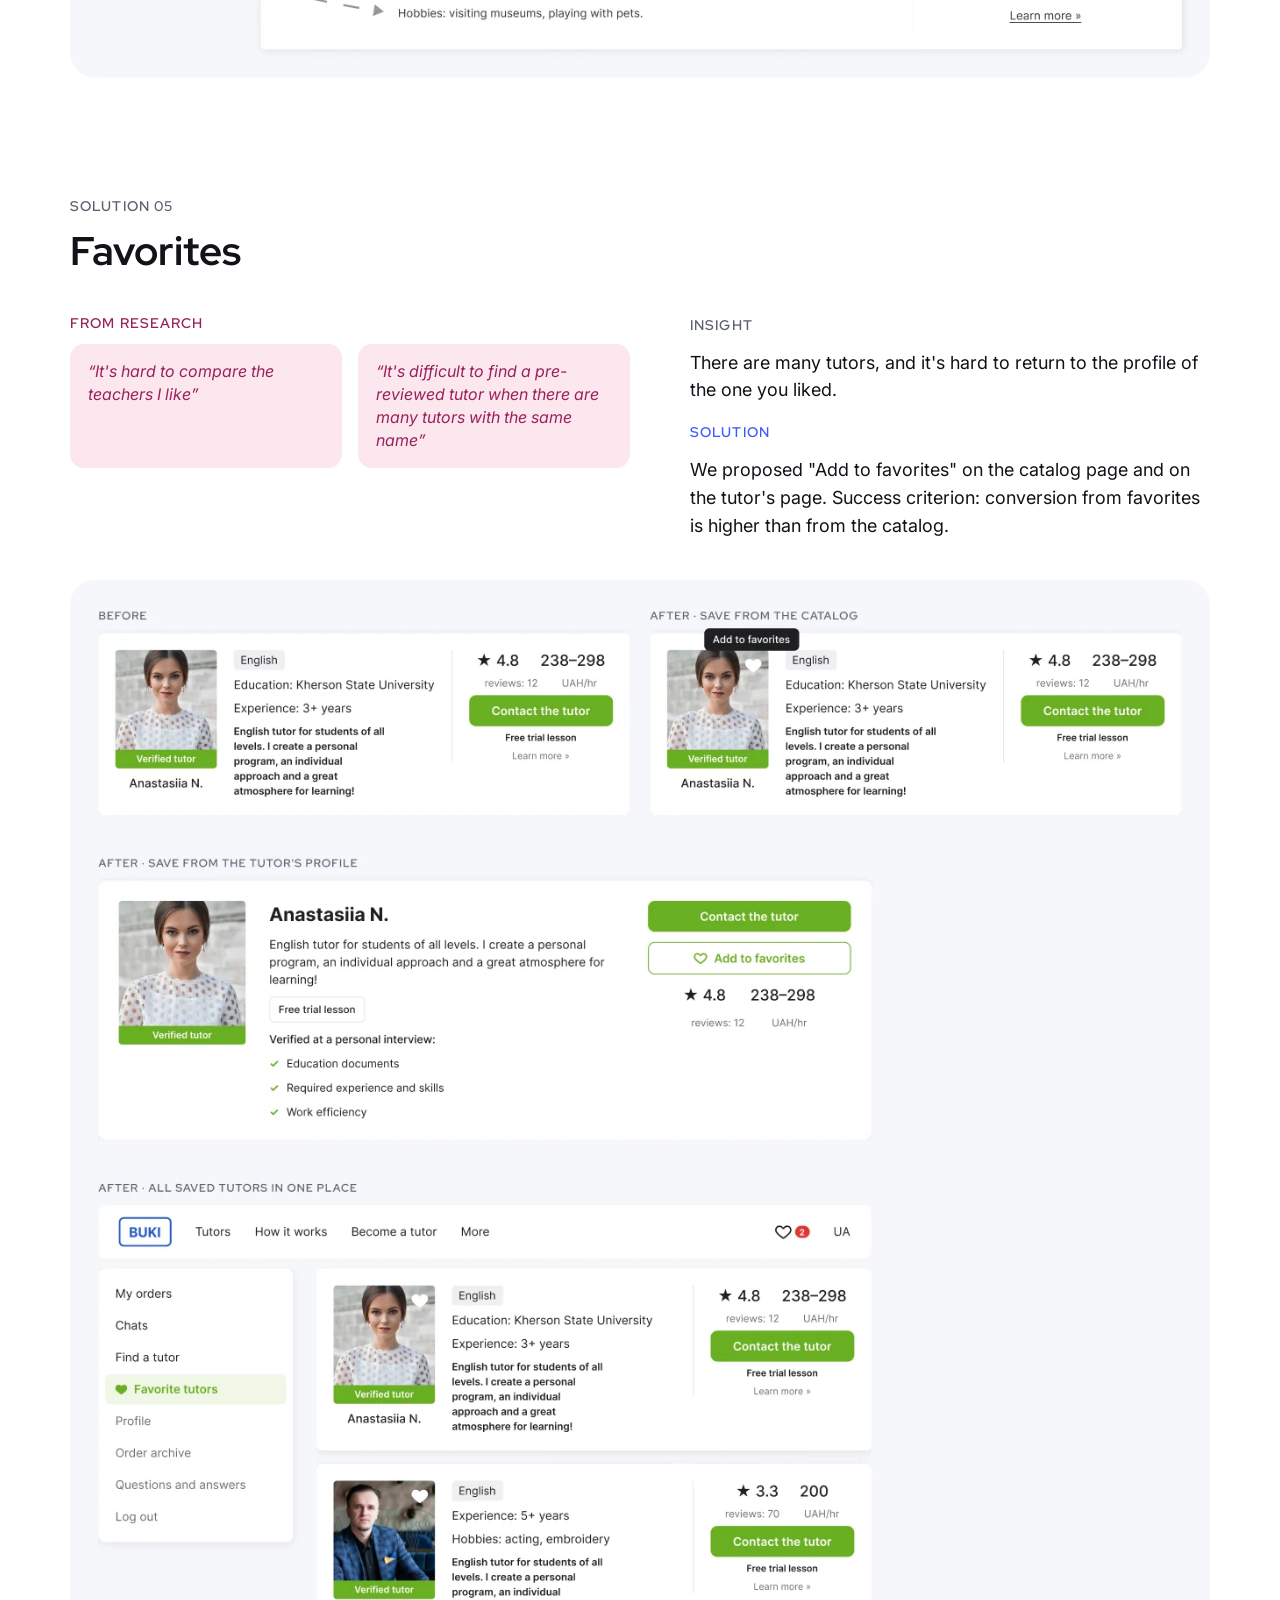
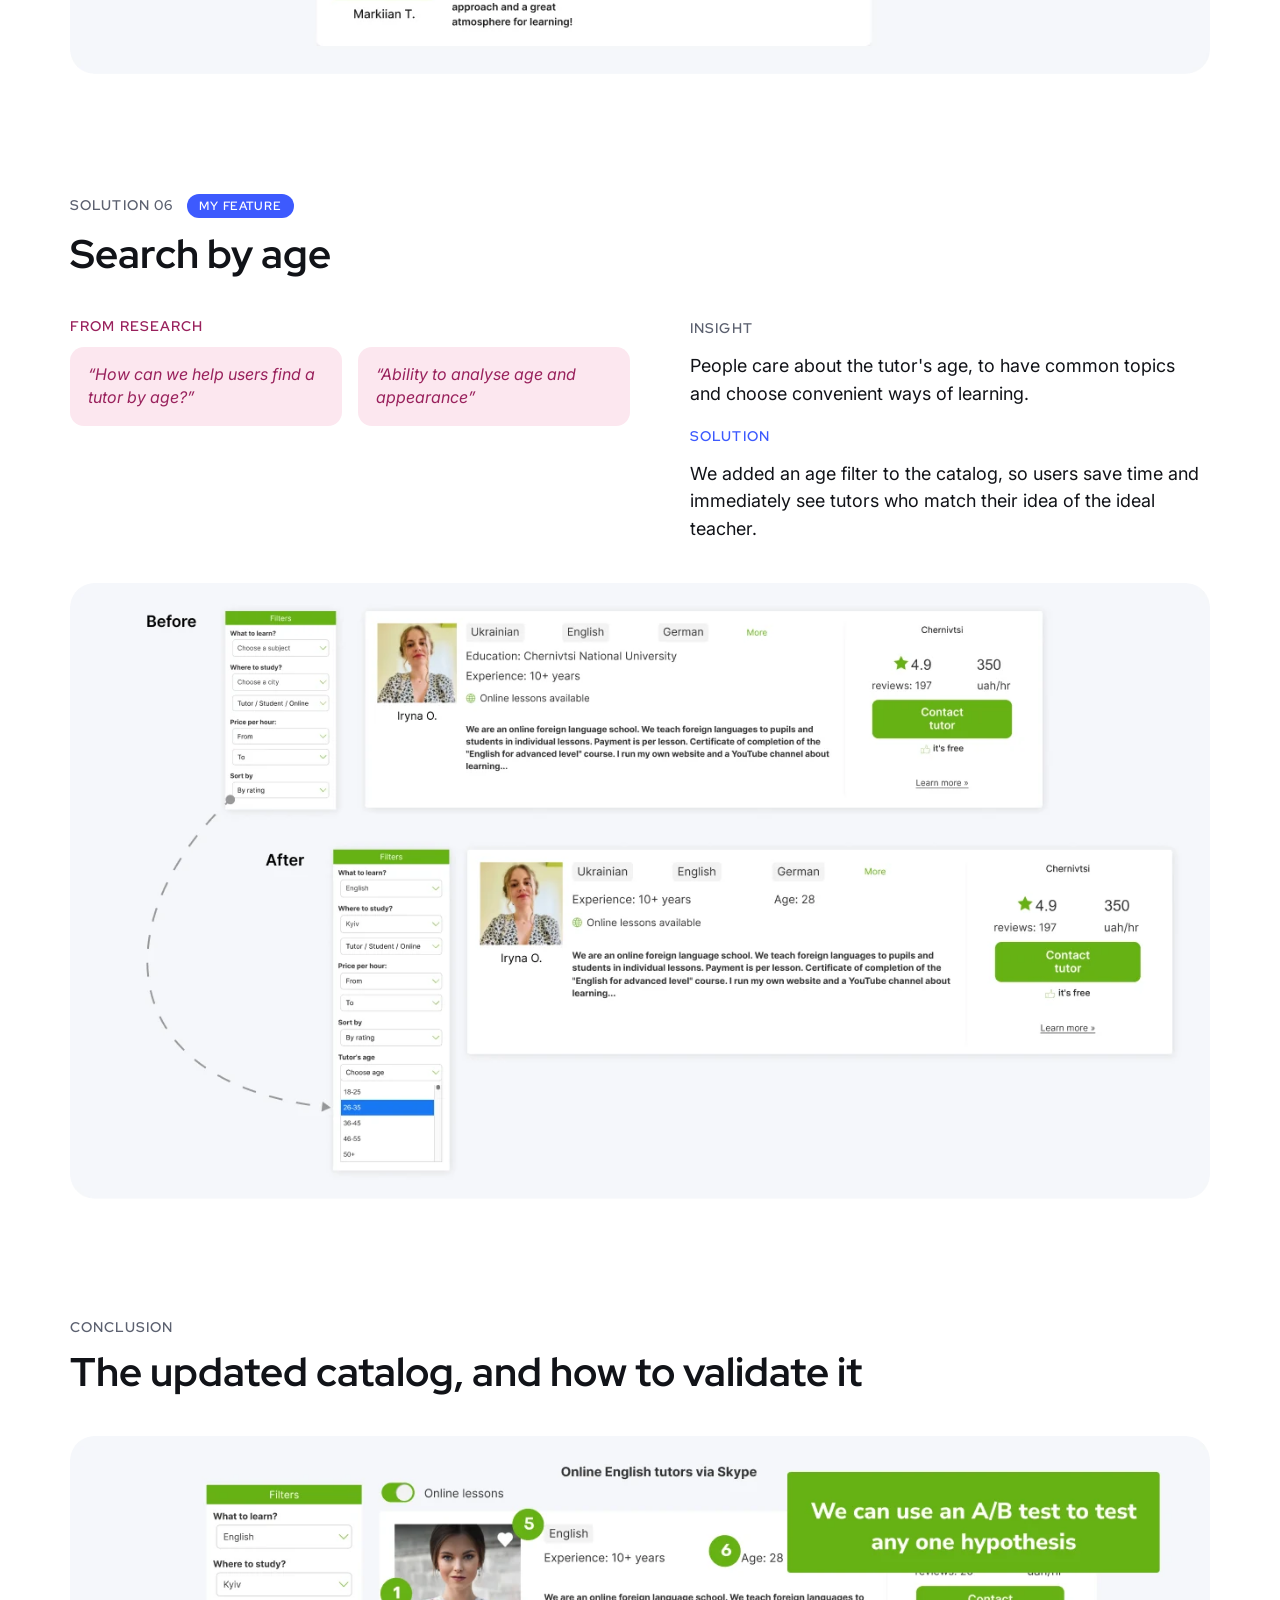
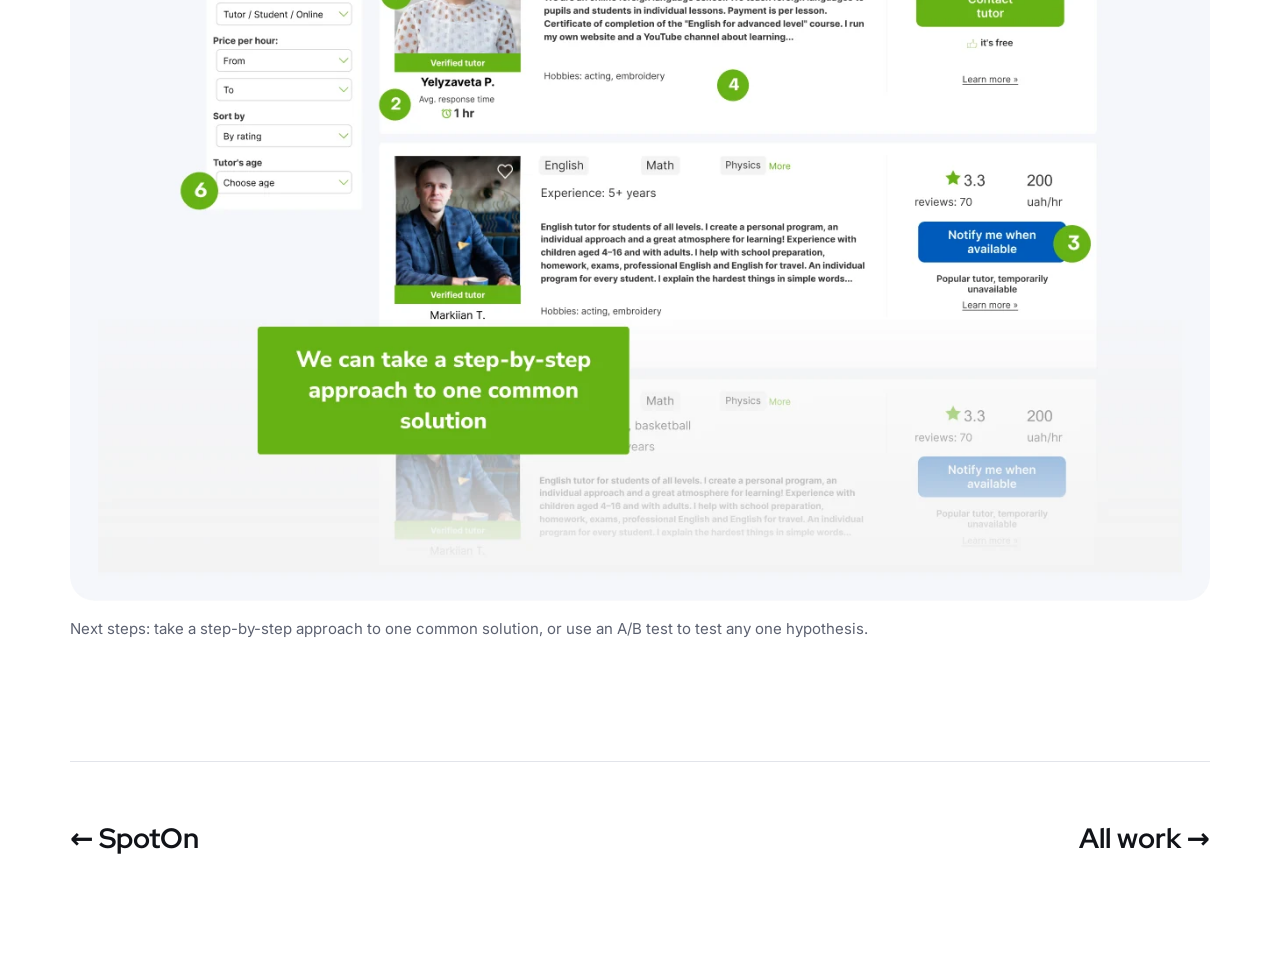
==== commit a0cb0233: "Fix mockup typos and Favorites crop; remove unused image Co-Authored-By: Claude Opus 5.5 <noreply@an" ====
--- a/buki.html
+++ b/buki.html
@@ -102,7 +102,7 @@
       <div><p class="eyebrow pink">From research</p><div class="quotes"><p class="quote">“It's hard to compare the teachers I like”</p><p class="quote">“It's difficult to find a pre-reviewed tutor when there are many tutors with the same name”</p></div></div>
       <div class="leads"><div><p class="eyebrow muted">Insight</p><p>There are many tutors, and it's hard to return to the profile of the one you liked.</p></div><div><p class="eyebrow">Solution</p><p>We proposed "Add to favorites" on the catalog page and on the tutor's page. Success criterion: conversion from favorites is higher than from the catalog.</p></div></div>
     </div>
-    <figure><img src="img/bk-favorites.webp" alt="Add to favorites in the catalog, profile and favorites list" width="1300" height="1281" loading="lazy"></figure>
+    <figure><img src="img/bk-favorites.webp" alt="Add to favorites in the catalog, profile and favorites list" width="1300" height="1248" loading="lazy"></figure>
   </section>
 
   <section class="block">
